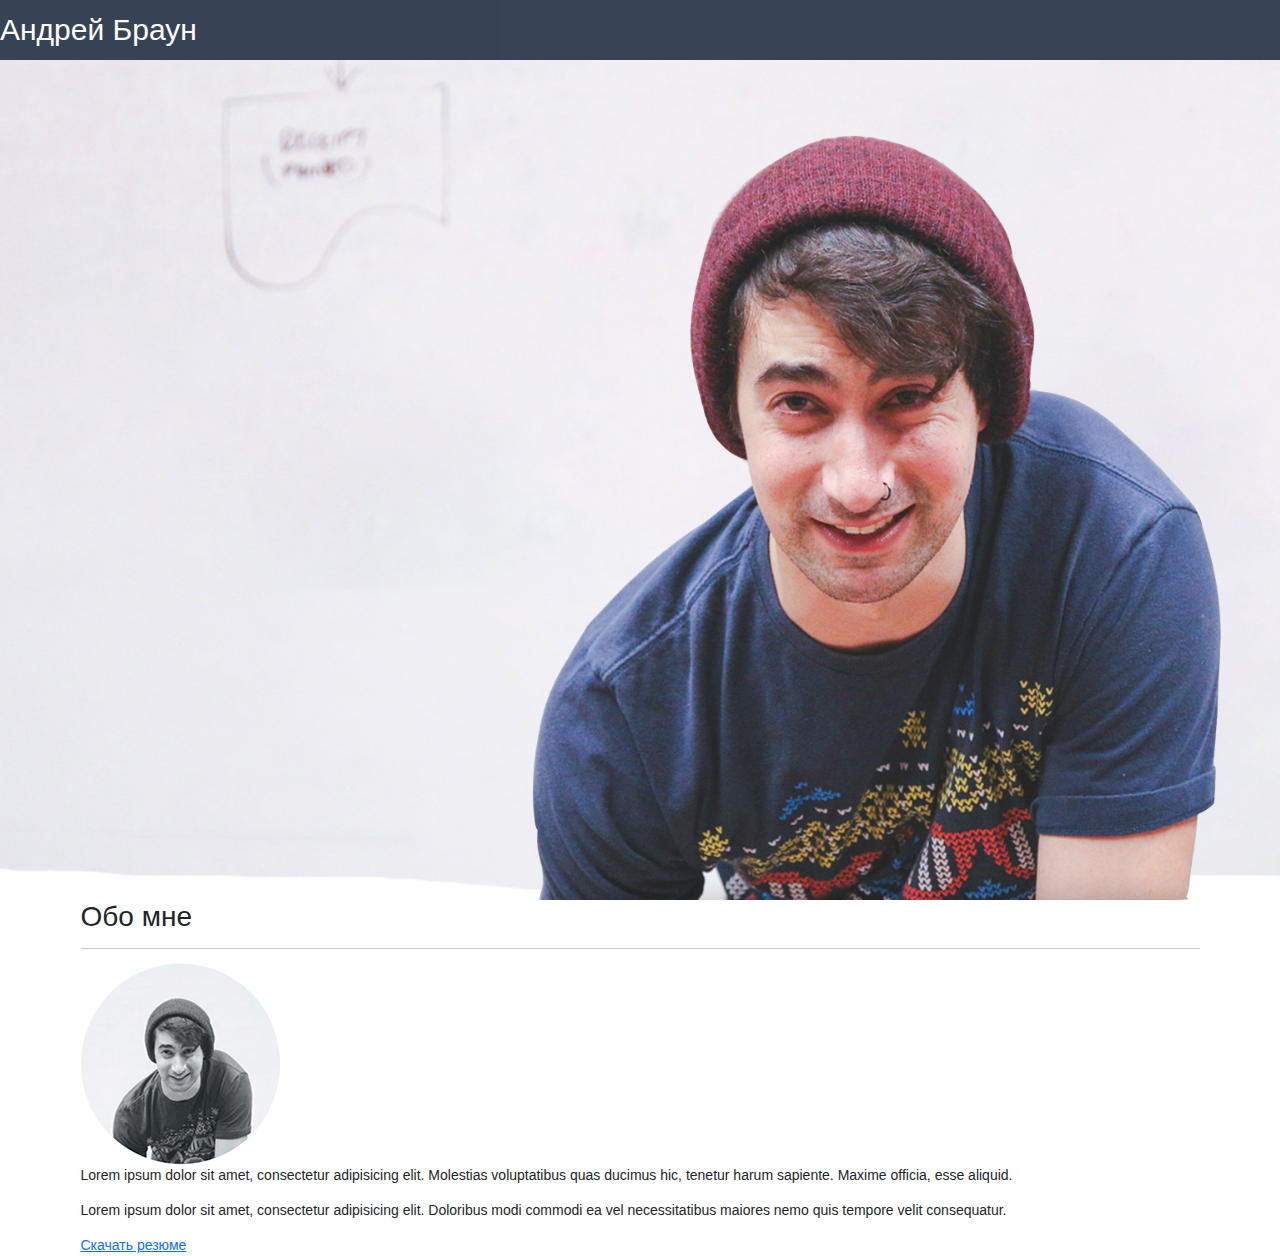
==== Index.html @ 00eb0edf "Add files via upload" ====
<!DOCTYPE html>
<html lang="ru">

<head>
    <meta charset="UTF-8">
    <meta name="description" content="Андрей Браун веб-разработчик">
    <meta name="author" content="Alexandr_Nzrv">
    <meta name="keywords" content="разработка сайтов, веб-разработка, веб-дизайн.">
    <meta name="robots" content="all">
    <meta property="og:title" content="Андрей Браун веб-разработчик">
    <meta name="viewport" content="width=device-width, initial-scale=1.0">
    <title>Андрей Браун веб-разработчик</title>
    <link rel="stylesheet" href="css/reset.css">
    <link rel="stylesheet" href="css/bootstrap.min.css">
    <link rel="stylesheet" href="css/stayle.css">
    <link rel="stylesheet" href="css/loadstayle.min.css">
</head>

<body>
    <header>
        <nav>
            <div class="conteiner">
                <div class="row">
                    <div class="col-xxl-2 col-xl-3 col-lg-3 col-7">
                        <div class="logo">Андрей Браун</div>
                        </div>
                        <div class="col-xxl-6 col-xl-7 col-lg-9 offset-xxl-4 offset-xl-2 px-0 d-none d-lg-block">
                            <div class="menu">
                                <ul>
                                    <li><a href="#">Обо мне</a></li>
                                    <li><a href="#">Услуги</a></li>
                                    <li><a href="#">Кейсы</a></li>
                                    <li><a href="#">Прайс</a></li>
                                    <li><a href="#">Отзывы</a></li>
                                    <li><a href="#">Контакты</a></li>
                                </ul>
                            </div>
                        </div>
              
    <div class="col-5 d-flex justify-content-center flex-column align-items-end d-lg-none">
            <div class="dropdown">
  <a class="btn btn-outline-secondary dropdown-toggle white-btn" href="#" role="button" id="dropdownMenuLink" data-bs-toggle="dropdown" aria-expanded="false">
    Навигация
  </a>

  <ul class="dropdown-menu" aria-labelledby="dropdownMenuLink">
    <li><a class="dropdown-item" href="#">Обо мне</a></li>
    <li><a class="dropdown-item" href="#">Услуги</a></li>    
    <li><a class="dropdown-item" href="#">Кейсы</a></li>
    <li><a class="dropdown-item" href="#">Прайс</a></li>
    <li><a class="dropdown-item" href="#">Отзывы</a></li>
    <li><a class="dropdown-item" href="#">Контакты</a></li>
  </ul>
</div>
    </div>
         </div>
            </div>
        </nav>
    </header>
    
    <main>
        <section class="main">
           <div class="container h-100">
              <div class="row align-items-center h-100">
              <div class="col-lg-6 mt-5 pt-5">
               <div class="title__container mt-5">
                <h1>Привет <br> Я Андрей Браун</h1>
                <h4>Фулл стек веб-разработчик и Android-разработчик</h4>
                <input type="button" value="Обо мне">
                <input type="button" value="Мои работы">
            </div>
           </div></div></div>
            
        </section>
    
   <div class="about_me">
        <div class="about_me_container container">
            <h2>Обо мне</h2>
            <hr>
            <img src="img/myphoto.png" alt="">
            <p class="firstText">Lorem ipsum dolor sit amet, consectetur adipisicing elit. Molestias voluptatibus quas ducimus hic, tenetur harum sapiente. Maxime officia, esse aliquid.</p>
            <p class="secondText">Lorem ipsum dolor sit amet, consectetur adipisicing elit. Doloribus modi commodi ea vel necessitatibus maiores nemo quis tempore velit consequatur.</p>
            <a href="#">Скачать резюме</a>
        </div>
    </div>
   <!-- <div class="skills">
        <div class="skills_container">
            <h2>Что я умею</h2>
            <hr>
            <div class="skills_item">
                <img src="img/pc.png" alt="">
                <h3>Веб-дизайн</h3>
                <p>Lorem ipsum dolor sit amet, consectetur adipisicing elit. Laboriosam, vel.</p>
            </div>
            <div class="skills_item">
                <img src="img/log.png" alt="">
                <h3>Разработка</h3>
                <p>Lorem ipsum dolor sit amet, consectetur adipisicing elit. Laboriosam, vel.</p>
            </div>
            <div class="skills_item">
                <img src="img/log2.png" alt="">
                <h3>СЕО оптимизация</h3>
                <p>Lorem ipsum dolor sit amet, consectetur adipisicing elit. Laboriosam, vel.</p>
            </div>
            <div class="skills_item">
                <img src="img/log3.png" alt="">
                <h3>Маркетинг</h3>
                <p>Lorem ipsum dolor sit amet, consectetur adipisicing elit. Laboriosam, vel.</p>
            </div>
            <div class="clear"></div>
        </div>
    </div>
    <div class="portfolio">
        <div class="portfolio_container">
            <h2>Кейсы</h2>
            <hr>
            <p class="portfolio_subscription">Lorem ipsum dolor sit amet, consectetur adipisicing elit. Similique ea cum error commodi at obcaecati consequuntur in pariatur!</p>
            <img src="img/photo.png" alt="">
            <div class="description_left">
                <h3>Client:</h3>
                <p>Какая-то компания</p>
                <h3>Website:</h3>
                <p>https://somedomain.ru</p>
                <a href="#">Visit Live Site</a>
            </div>
            <div class="description_right">
                <h4>Название проекта</h4>
                <p>Lorem ipsum dolor sit amet, consectetur adipisicing elit. Dolorum blanditiis, debitis a ipsa fugit ad architecto adipisci obcaecati. Quos magnam, hic vero omnis numquam tempore laborum, similique tempora consequatur debitis a iure eaque. Vel cupiditate, maxime! Nemo adipisci quia velit.</p>
            </div>
            <div class="clear"></div>
        </div>
    </div>
    <div class="calculator">
        <div class="calculator_container">
            <h2>Расчет стоимости</h2>
            <div class="calculator_inner">
                <h3>Тип Сайта</h3>
                <select class="mySelect" name="type" id="typeSite">
                    <option value="1" selected disabled>Выберите пункт</option>
                    <option value="2">Сайт-визитка</option>
                    <option value="3">Корпоративный сайт</option>
                    <option value="4">Интернет-магазин</option>
                </select>
                <h3>Дизайн</h3>
                <select class="mySelect" name="type" id="typeSite">
                    <option value="1" selected disabled>Выберите пункт</option>
                    <option value="2">Шаблонный</option>
                    <option value="3">Уникальный</option>
                    <option value="4">WOW-Дизайн</option>
                </select>
                <h3>Адаптивность</h3>
                <select class="mySelect" name="type" id="typeSite">
                    <option value="1" selected disabled>Выберите пункт</option>
                    <option value="2">Только ПК</option>
                    <option value="3">Только мобильный сайт</option>
                    <option value="4">ПК + Мобильный</option>
                </select>
                <hr>
                <div class="calculator_footer">
                    <div class="days">
                        <p class="text">Сроки</p>
                        <p class="digit">0</p>
                        <div class="clear"></div>
                    </div>

                    <div class="price">
                        <p class="text">Стоимость</p>
                        <p class="digit">0</p>
                        <div class="clear"></div>
                    </div>

                </div>
            </div>
        </div>
    </div>
    <div class="statistic">
        <div class="statistic_container">
            <h2>Немного статистики</h2>
            <hr>
            <div class="statistic_item margin-right">
                <img src="img/logo1.png" alt="">
                <h3>120</h3>
                <p>Счастливых клиентов</p>
            </div>
            <div class="statistic_item margin-right">
                <img src="img/logo2.png" alt="">
                <h3>4600</h3>
                <p>Часов работы</p>
            </div>
            <div class="statistic_item margin-right">
                <img src="img/logo3.png" alt="">
                <h3>340</h3>
                <p>Проектов завершено</p>
            </div>
            <div class="statistic_item fourth">
                <img src="img/logo4.png" alt="">
                <h3>23</h3>
                <p>Наград получено</p>
            </div>
        </div>
    </div>
    <div class="reviews">
        <div class="reviews_container">
            <h2>Отзывы</h2>
            <hr>
            <div class="review">
                <img src="img/mihail.png" alt="">
                <p class="review_text">Lorem ipsum dolor sit amet, consectetur adipisicing elit. Nam cum totam saepe laborum quae tenetur blanditiis laboriosam asperiores repellat quas!</p>
                <p class="review_author"> <span>Михаил</span>, Ген. Директор ПАО "Газпром"</p>
            </div>
        </div>
    </div>
    <div class="contacts">
        <div class="contacts_container">
            <h2>Мои Контакты</h2>
            <hr>
            <p class="contacts_subscription">Lorem ipsum dolor sit amet, consectetur adipisicing elit. Similique ea cum error commodi at obcaecati!</p>
            <div class="contacts_data">
                <div class="contacts_data_item">
                    <img src="img/geo.png" alt="">
                    <p>Санкт-Петербург, Невский проспект 11</p>
                </div>
                <div class="contacts_data_item">
                    <img src="img/mail.png" alt="">
                    <p>info@mycompany.ru</p>
                </div>
                <div class="contacts_data_item">
                    <img src="img/tel.png" alt="">
                    <p>+7 999-999-99-99</p>
                </div>
            </div>
            <div class="clear"></div>
            <h3>Оставьте мне сообщение</h3>
            <form action="#">
                <div class="contacts_inputs">
                    <input type="text" placeholder="Имя">
                    <input class="secondInput" type="text" placeholder="Email">
                    <div class="clear"></div>
                </div>
                <textarea placeholder="Сообщение" name="message" id="messageText" cols="30" rows="10"></textarea>
                <input type="submit" value="Отправить">
            </form>
            <div class="contacts_social">
                <a href="#"><img src="img/fb.png" alt=""></a>
                <a href="#"><img src="img/tvit.png" alt=""></a>
                <a href="#"><img src="img/bool.png" alt=""></a>
                <a href="#"><img src="img/kat.png" alt=""></a>
                <a href="#"><img src="img/inst.png" alt=""></a>
                <a href="#"><img src="img/in.png" alt=""></a>
                <div class="clear"></div>
            </div>
        </div>
    </div>
    <div class="map">
        <img src="img/mp.png" alt="">
    </div>-->
    </main>
    <!--<footer class="footer">
        <div class="footer_container">
            <p>Copyright 2021 Андрей Браун. Design by Web</p>
        </div>
    </footer>
    <div class="preloader">
        <p class="loading">Loading...</p>
        <div class="loader">

        </div>
    </div>-->
    
    
    <script src="js/bootstrap.bundle.min.js"></script>
    
</body>

</html>
---- css/stayle.css ----
body{
    font-family: Arial, sans-serif;
}
nav{
    width: 100%;
    height: 60px;
    background: #344051;
    position: fixed;
    z-index: 3;        
    opacity: 0.98;        /*немного прозрачности)*/
}

/*.loading{
    font-size: 0px;        /*загрузка находится в loadstayle.min_________добавлено чтобы скрыть после loadig*
} */

.logo{                    /*Андрей Браун в лого*/
    float: left;
    color: #fff;
    font-size: 30px;
    line-height: 60px;
    -webkit-animation: comming 2.5s;    /*анимация появлениe А. Браун*/
    -o-animation: comming 2.5s;
    animation: comming 2.5s;
}

@keyframes comming{
    0%{
        opacity: 0.01;
    }
    100%{
        opacity: 1;
    }
}


  
main{
    width: 100%;
    height: 100%;
}

.menu{
    float: left;
    
}

.menu li{
    float: left;
    font-size: 14px;
    color: white;
    line-height: 60px;
    margin-right: 40px;
    text-transform: uppercase;    /*uppercase заглавные*/
    -webkit-animation: topmenu 0.6s ease forwards;
    -o-animation: topmenu 0.6s ease forwards;
    animation: topmenu 0.6s ease forwards;     /*анимация появления кнопок меню*/
    opacity: 0;
}

.menu li:nth-child(2){            /*последовательность появл. кнопок меню*/
    animation-delay: 0.4s;
}

.menu li:nth-child(3){
    animation-delay: 0.6s;
}

.menu li:nth-child(4){
    animation-delay: 0.8s;
}

.menu li:nth-child(5){
    animation-delay: 1s;
}

.menu li:nth-child(6){
    animation-delay: 1.2s;
}

@keyframes topmenu{   /*анимация появления кнопок меню*/
    0%{
        opacity: 0;
        margin-top: -20px;
    }
    100%{
        opacity: 1;
        margin-top: 0px;
    }
}

.menu li a{ /*после посищения ссылки в меню :visited не помгоает*/
    color: white;
    text-decoration: none;
}

.menu li a:hover{    /*наведение на ссылки меню*/
    transition: all 0.3s;
    color: #ea7800;
    transform: scale(1.1);
    display: inline-block;
}

.menu li a:active{    /*нажатие на ссылки меню- - - - - - - - -- --*/
    transform: scale(1.2);
    color: gold;
    transition: all 0.1s;
}


.main{
    width: 100%;
    height: 100%;
    background: url(../img/boy.png) 90% 100%/auto 85% no-repeat, url(../img/bg.jpg) center/cover no-repeat;
    
}
.title__container{
    float: left;
    color: #2c384a;
    text-align: center;
    width: 100%;
    opacity: 0;
    -webkit-animation: HI 1.3s ease forwards;
    -o-animation: HI 1.3s ease forwards;
    animation: HI 1.3s ease forwards;
    -webkit-animation-delay: 0.6s;
    -o-animation-delay: 0.6s;
    animation-delay: 0.6s;
}

@keyframes HI{
    0%{
        opacity: 0;
        margin-left:  -170px;
    }
    100%{
        opacity: 1;
        margin-left: 0px;
    }
}


.title__container h1{
    font-size: 72px;
    font-weight: bold;
    
}

.title__container h4{
    color: #79818d;
    text-align: center;
    margin-top: 30px;
    font-size: 22px;
}

.title__container input{          /*КНОПКИ*/
    width: 96px;
    height: 40px;
    text-align: center;
    border: 2px solid #6d7682;
    background: none;
    border-radius: 5px;
    color: #6d7682;
    font-size: 13px;
    cursor: pointer;
    margin: 50px 14px 0px 14px;
    
}

.title__container input{            /*imputs center*/
    transition: all 0.2s;
    
}

.title__container input:hover{      /*imputs center*/  
    background: #344051;
    color: white;
}

.title__container input:active{    /*imputs center*/
    transform: scale(1.06);
    transition: all 0.1s;
}

.white-btn:visited{
    color: white;
}

@media (max-width: 992px){
    .title__container, .title__container h4, .title__container input{
        color:white;
        position: relative;
        z-index: 2;
    }
    .title__container input{
        border: 2px solid #fff;
    }
    .main{
        position: relative;
    }
    .main::after{
        content: "";
        bottom: 0;
        top: 0;
        left: 0;
        right: 0;
        position: absolute;
        background: rgba(0,0,0,0.4);
    }
}


/*

.about_me_container h2{
    text-align: center;
    width: 156px;
    font-size: 33px;
    margin: 110px auto 30px;
    padding-bottom: 5px;
    text-transform: uppercase;
    
}

.about_me_container hr{
    height: 4px;
    border: none;
    background: #d17700;
    width: 70px;
    margin: 0 auto 60px;
}


.about_me_container{
    width: 740px;
    margin: 0 auto;
    padding-bottom: 100px;
}
.about_me_container img{
    display: block;
    margin: 0 auto;
}


.about_me_container p{
    margin-top: 24px;
    font-size: 17px;
    
}

.about_me_container .secondText{
    margin-top: 45px;
}

.about_me_container a{
    display: block;
    width: 162px;
    height: 33px;
    text-align: center;
    border: 1px solid black;
    border-radius: 8px;
    line-height: 30px;
    margin: 40px auto 0;
    font-size: 16px;
    background: url(../img/input.png) 6%/auto no-repeat;
    padding-left: 18px;
    color: #888;
}

.about_me_container a:hover{  /*скач резюме анимация*//*
    color: black;
    transform: scale(1.06);
    transition: all 0.4s;
}
/*
.about_me_container a:active{
    transform: scale(1.1);
    transition: all 0.1s;
}

.skills{
    background: url(../img/bg2.jpg) center/cover no-repeat;
    background-attachment: fixed;                            /*паралакс скилов решил тож добавить*/

}
/*
.skills_container{
    width: 1094px;
    margin: 0 auto;
    padding-top: 110px;
    padding-bottom: 96px;
}
.skills_container h2{
    text-align: center;
    width: 214px;
    font-size: 33px;
    margin: 0px auto 30px;
    padding-bottom: 5px;
    text-transform: uppercase;
    
}
.skills_container hr{
    height: 4px;
    border: none;
    background: #d17700;
    width: 70px;
    margin: 0 auto 100px;
}
.skills_item{
    float: left;
    width: 200px;
    text-align: center;
    margin: 0 36px;
}

.skills_item:hover{         /*плавное увеличение скилов*//*
    transform: scale(1.06);
    transition: all 0.8s;
}
/*
.skills_item img{
    margin-bottom: 40px;
    height: 40px;
}
.skills_item h3{
    font-size: 18px;
    color: #cf7600;
    margin-bottom: 20px;
}
.skills_item p{
    font-size: 16px;
}
.clear{
    clear:both;
}

.portfolio{
    padding-top: 110px;
    padding-bottom: 128px;
}

.portfolio_container{
    width: 1170px;
    margin: 0 auto;
    
}
.portfolio_container h2{
    text-align: center;
    width: 214px;
    font-size: 33px;
    margin: 0px auto 30px;
    padding-bottom: 5px;
    text-transform: uppercase;
    
}

.portfolio_container hr{
    height: 4px;
    border: none;
    background: #d17700;
    width: 70px;
    margin: 0 auto 40px;
}

.portfolio_subscription{
    text-align: center;
    font-size: 16px;
    margin-bottom: 40px;
}

.portfolio_container img{
    width: 100%;
    margin-bottom: 40px;
}

.description_left{
    width: 200px;
    float: left;
    margin-right: 82px;
}
.description_left h3{
    font-size: 25px;
    
}

.description_left p{
    font-size: 17px;
    margin: 16px 0;
}

.description_left a{
    margin-top: 25px;
    display: block;
    width: 100%;
    background: #63b5ae;
    height: 44px;
    line-height: 44px;
    text-align: center;
    color: white;
    font-size: 20px;
    border-radius: 8px;
}

.description_left a:hover{            /*портфолио ссылка*//*
    transform: scale(1.06);
    transition: 0.2s;
}
/*
.description_left a:active{
    transition: all 0.01s;
    background: #4c8681;
}

.description_right h4{
    font-size: 25px;
    margin-bottom: 10px;
}
.description_right p{
    font-size: 20px;

}

.calculator{
    padding-bottom: 84px;
    
}
.calculator_container{                /*save- --------- ------*//*
    width: 1080px;
    -webkit-box-shadow: 0px 0px 8px 0px rgba(34, 60, 80, 0.2);
    -moz-box-shadow: 0px 0px 8px 0px rgba(34, 60, 80, 0.2);
    box-shadow: 0px 0px 8px 0px rgba(34, 60, 80, 0.2);
    margin: 0 auto;
    padding-top: 74px;
    
}

/*

.calculator_container h2{
     text-align: center;
    width: 358px;
    font-size: 43px;
    margin: 0px auto 50px;
    
}
.calculator_inner{
    width: 890px;
    margin: 0 auto;
    padding-bottom: 50px;
}

.calculator_inner h3{
    font-size: 29px;
    text-transform: uppercase;
    margin-bottom: 24px;
}
.calculator_inner select{
    margin-bottom: 44px;
    
}

.calculator_inner hr{
    height: 2px;
    border: none;
    background: #eee;
    width: 100%;
    margin: 0 auto 24px;
}

.mySelect{
    display: block;
    width: 890px;
    height: 54px;
    background: #eeeeee;
    padding-left: 24px;
    font-size: 16px;
    -webkit-appearance: none;
    -moz-appearance: none;
    appearance: none;
    
    background:  url(../img/select.png) 98% 54%/auto no-repeat, #eee;
}


.days, .price{
    margin-bottom: 18px;
    font-size: 21px;
    
}

.calculator_footer .text{
    float: left;
    
    
}

.calculator_footer .digit{
    font-size: 29px;
    float: right;
}

.statistic{                    /*save- -- ---- ------*//*
    background: url(../img/bg3.jpg) center/cover no-repeat;
    background-attachment: fixed;                              /*паралакс*/
}



/*

.statistic_container{
    width: 1024px;
    margin: 0 auto;
    padding-bottom: 100px;
    
}


.statistic_container h2{
    text-align: center;
    width: 390px;
    font-size: 33px;
    margin: 0px auto 30px;
    padding-bottom: 5px;
    text-transform: uppercase;
    padding-top: 100px;
}

.statistic_container hr{
    height: 4px;
    border: none;
    background: #d17700;
    width: 70px;
    margin: 0 auto 90px;
}


.statistic_item{
    display: inline-block;
    width: 213px;
    text-align: center;
}
.statistic_item img{
    height: 54px;
}
.statistic_item h3{
    font-size: 37px;
    font-weight: 800;
    margin: 34px 0;
}

.statistic_item p{
    font-size: 17px;
    font-weight: 500;
    text-transform: uppercase;
}

.margin-right{
    margin-right: 53px;
}

.margin-right:hover{
    transform: scale(1.06);
    transition: all 0.8s;
}
.reviews_container{
    width: 700px;
    margin-top: 110px;
    margin: 0 auto;
    padding-bottom: 140px;
}

.reviews_container h2{
     text-align: center;
    width: 390px;
    font-size: 33px;
    margin: 0px auto 30px;
    padding-bottom: 5px;
    text-transform: uppercase;
    padding-top: 100px;
}

.reviews_container hr{
    height: 4px;
    border: none;
    background: #d17700;
    width: 70px;
    margin: 0 auto 60px;
}

.review{                        /*------------*//*
    text-align: center;
}
/*
.review img{
    margin-bottom: 36px;
}

.review_text{
    font-size: 17px;
    line-height: 24px;
    margin-bottom: 36px;
}

.review_author{
    font-size: 16px;
    line-height: 24px;
}

.review_author span{
    font-weight: 800;
}

.contacts{
    background: url(../img/bg4.jpg) center/cover no-repeat;
    color: white;
}

.contacts_container{
    width: 734px;
    margin: 0 auto;
    padding-bottom: 68px;
}

.contacts_container h2{
    text-align: center;
    width: 390px;
    font-size: 33px;
    margin: 0px auto 30px;
    padding-bottom: 5px;
    text-transform: uppercase;
    padding-top: 100px;
}

.contacts_container hr{
    height: 4px;
    border: none;
    background: #d17700;
    width: 80px;
    margin: 0 auto 32px;
}

.contacts_subscription{
    text-align: center;
    font-size: 16px;
    margin-bottom: 48px;
}

.contacts_data_item{
    float: left;
    width: 154px;
    text-align: center;
    margin: 0 45px;
}

.contacts_data_item:hover{
    transition: all 0.1s;
    transform: scale(1.05);
}

.contacts_data_item img{
    height: 24px;
    margin-bottom: 16px;   
}


.contacts_data_item p{
    font-size: 16px;
}

.contacts_container h3{
    margin-top: 40px;
    text-align: center;
    margin-bottom: 46px;
    font-size: 21px;
    text-transform: uppercase;
}

.contacts_inputs input{        /*--------*//*
    display: block;
    width: 352px;
    float: left;
    height: 34px;
    padding-left: 14px;
    margin-bottom: 14px;
    background: rgba(210, 214, 220, 0.93);
    font-size: 16px;
}
/*
.contacts_inputs input:focus{                        /*выделение полей ввода данных*//*
    border: 2px solid rgb(210, 214, 220, 0.7);
    box-shadow: 0px 0px 5px rgba(210, 214, 220, 0.7);
}

/*
.contacts_inputs .secondInput{
    float: right;
}

.contacts_container textarea{
    display: block;
    width: 100%;
    resize: none;
    padding-top: 10px;
    padding-left: 15px;
    background: rgba(220, 224, 230, 0.93);
    font-size: 16px;
    margin-bottom: 30px;
}

.contacts_container textarea:focus{            /*выделение полей ввода данных*//*
    
    box-shadow: 0px 0px 7px rgba(210, 214, 220, 1);
}
/*
.contacts_container input[type="submit"]{
    display: block;
    margin: 0 auto;
    background: none;
    color: white;
    border: 2px solid white;
    height: 46px;
    width: 124px;
    border-radius: 8px;
    font-size: 20px;
    margin-bottom: 76px;
}

.contacts_container input[type="submit"]:hover{        /*анимация кнопоки..*//*
    transform: scale(1.05);
    transition: all 0.2s;
}
/*
.contacts_container input[type="submit"]:active{        /*анимация кнопоки..*//*
    transform: scale(1);
    transition: all 0s;
}
/*
.contacts_social{
    width: 422px;
    margin: 0 auto;
    
}

.contacts_social a{
    display: block;
    float: left;
    margin: 0 20px;
    
}

.contacts_social a:hover{
    transform: scale(1.1);
    transition: all 0.2s;
}

.contacts_social img{
    height: 30px;
}

.map img{
    display: block;
    width: 100%;
    
}

.footer{
    background: #354051;
    height: 94px;
}

.footer_container{
    text-align: center;
    line-height: 94px;
    color: white;
}
*/
---- css/loadstayle.min.css ----
/*загрузка сайта.. запуск: добавить слеш "/" и заработает. после обновить сайт --/-/-/-->*

.preloader{            
    position: fixed;
    left: 0;
    top: 0;
    width: 100%;
    height: 100%;
    background: #232323;
    z-index: 2;
}

.loading{
    text-align: center;                            
    width: 156px;
    font-size: 33px;
    margin: 500px auto 30px;
    padding-bottom: 5px;
    color: white;
}


.loader{
    width: 75px;
    height: 76px;
    border: 5px solid white;
    border-radius: 50%;
    border-top-color: red;
    position: absolute;
    left: 50%;
    top: 50%;
    transform: translate(-50%, -50%);
    -webkit-animation:  spin 1s infinite linear;
    -o-animation:  spin 1s infinite linear;
    animation:  spin 1s infinite linear;
}


@keyframes spin{
    0%{
        transform: translate(-50%, -50%) rotate(0deg);
    }
    50%{
        transform: translate(-50%, -50%) rotate(90deg);
    }
    100%{
        transform: translate(-50%, -50%) rotate(360deg);
    }
}
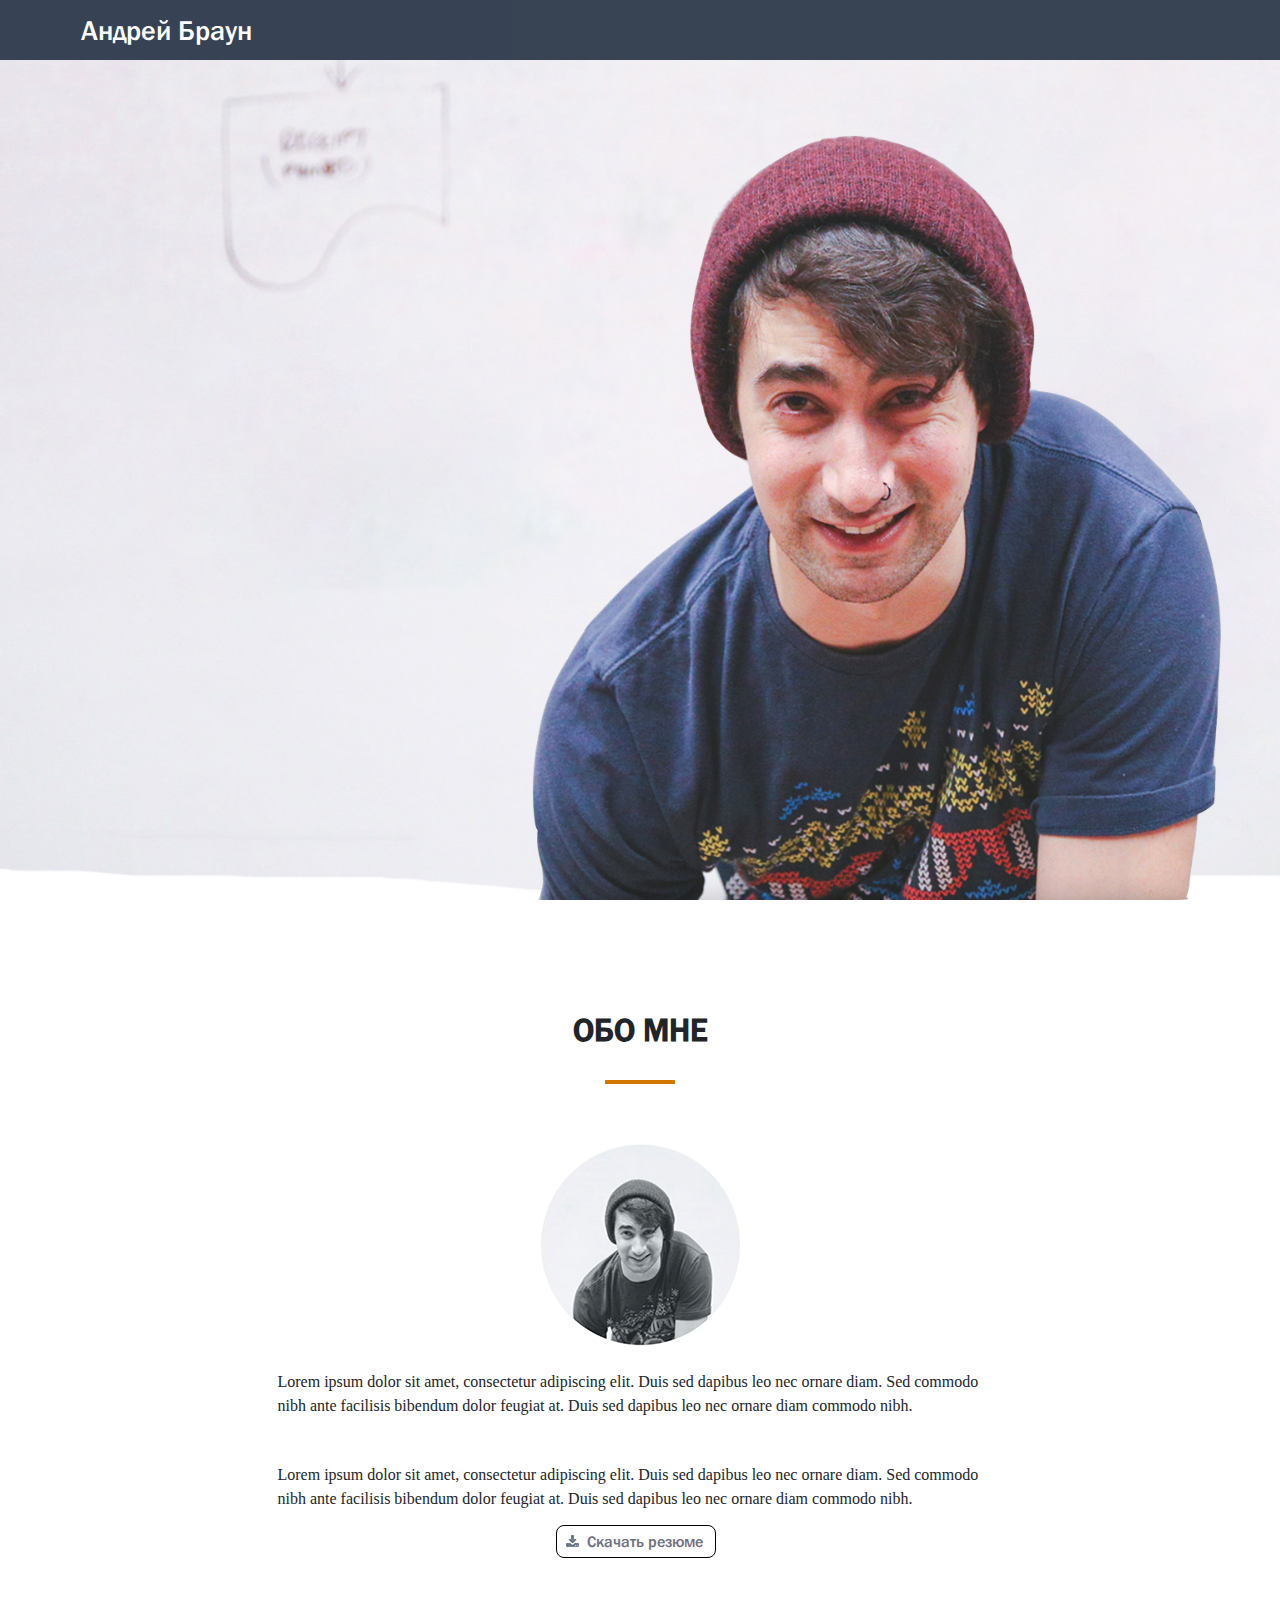
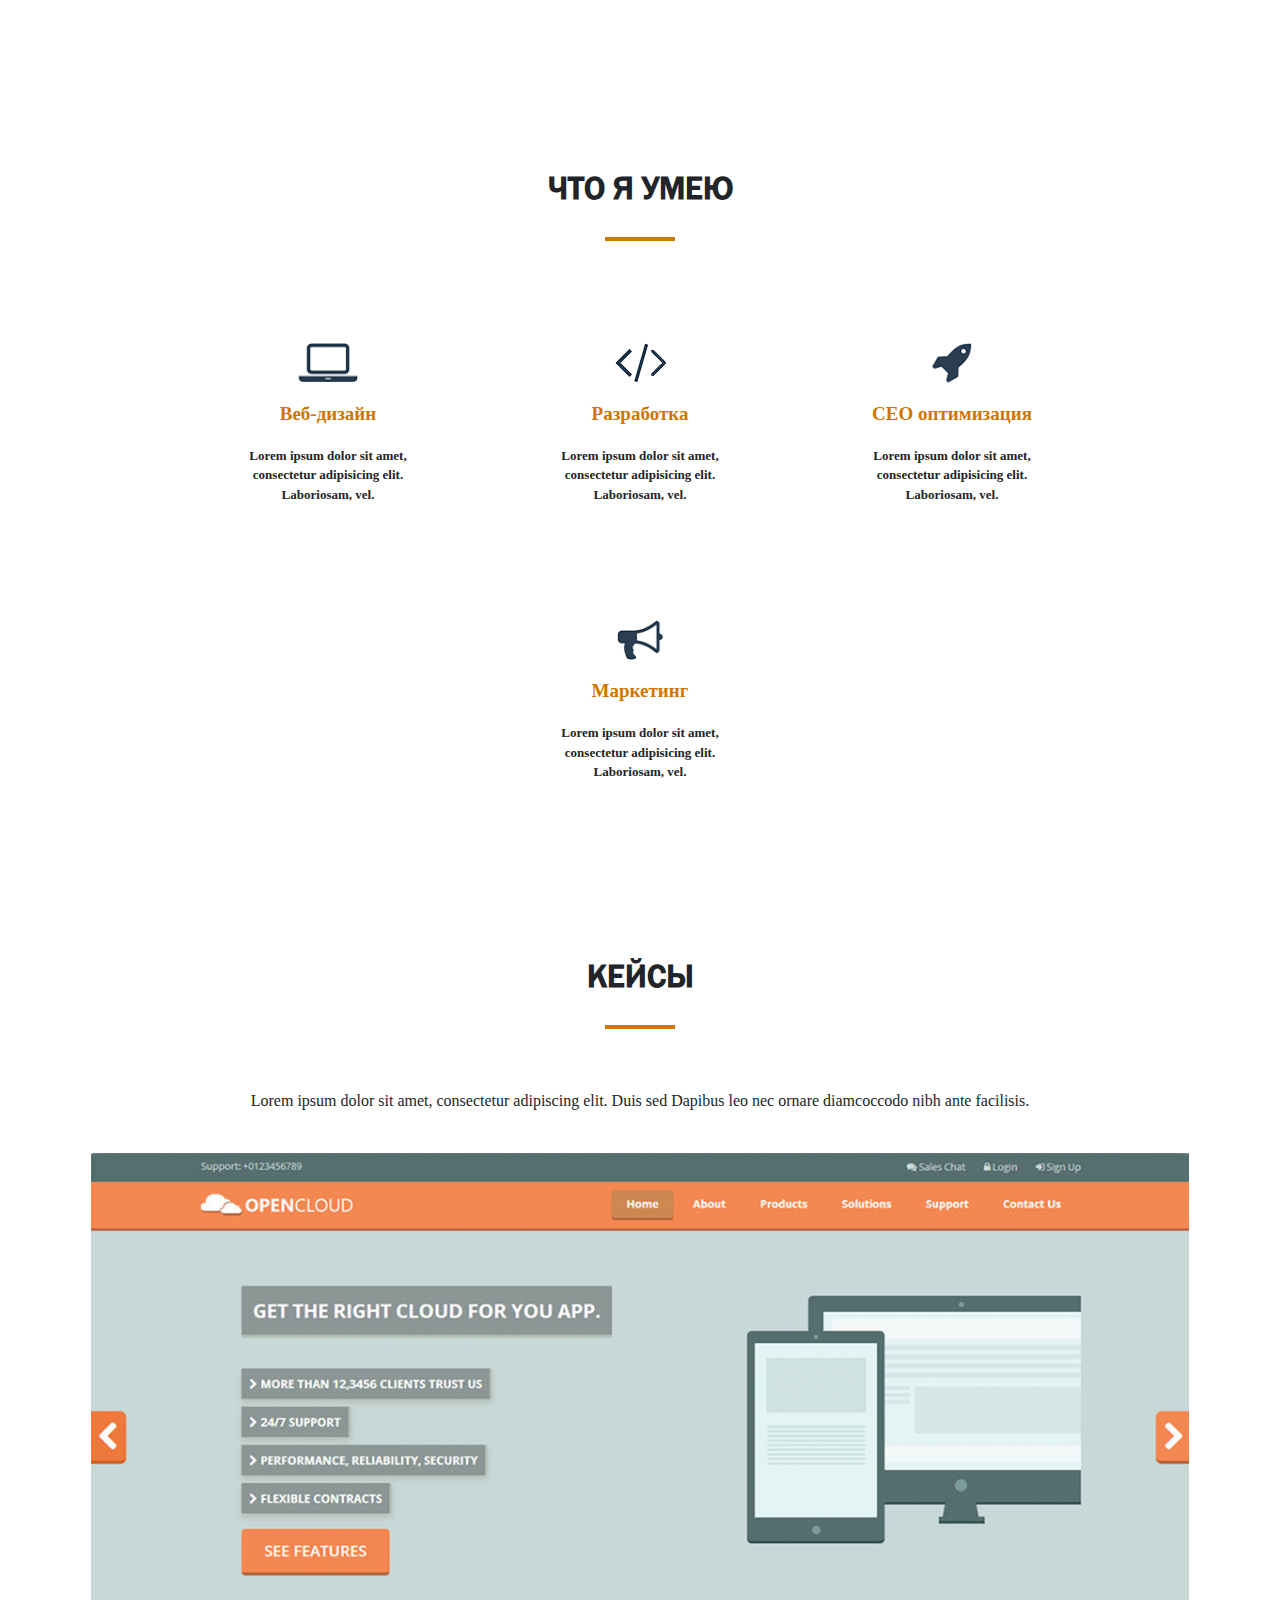
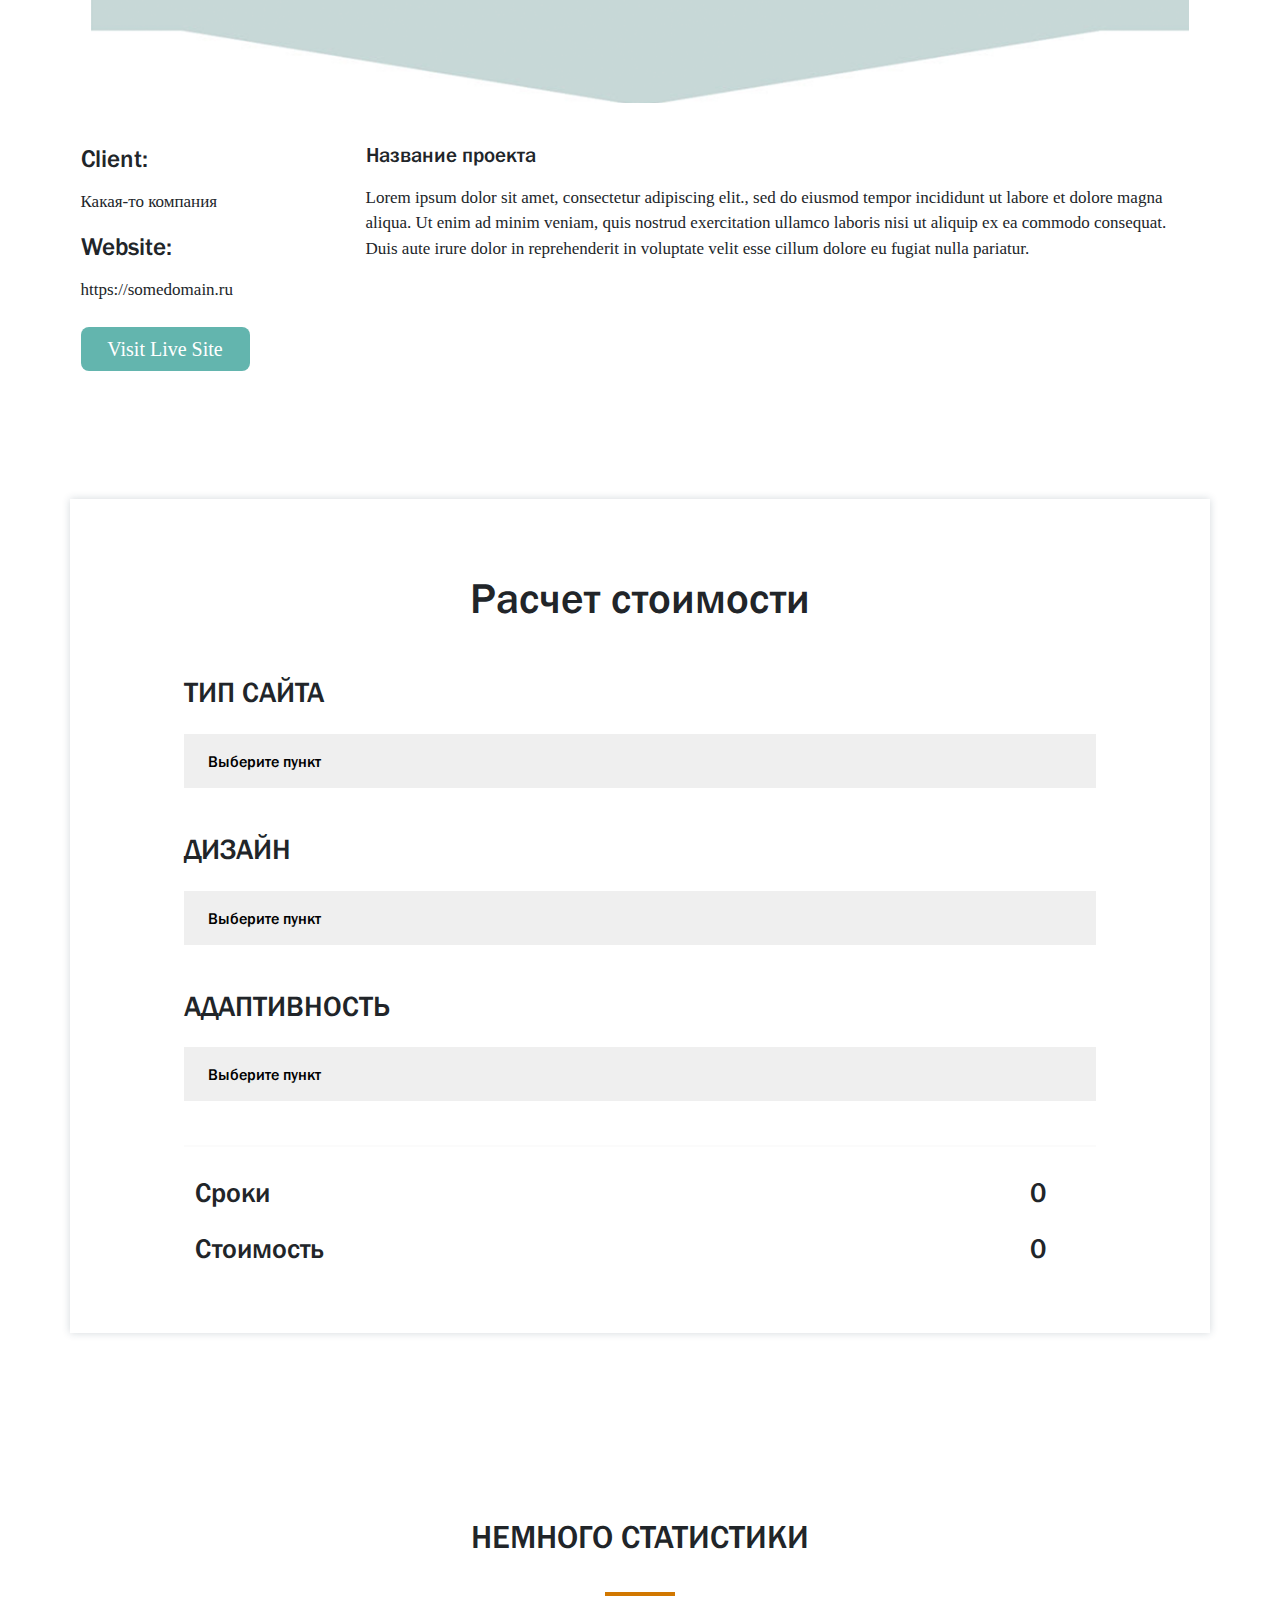
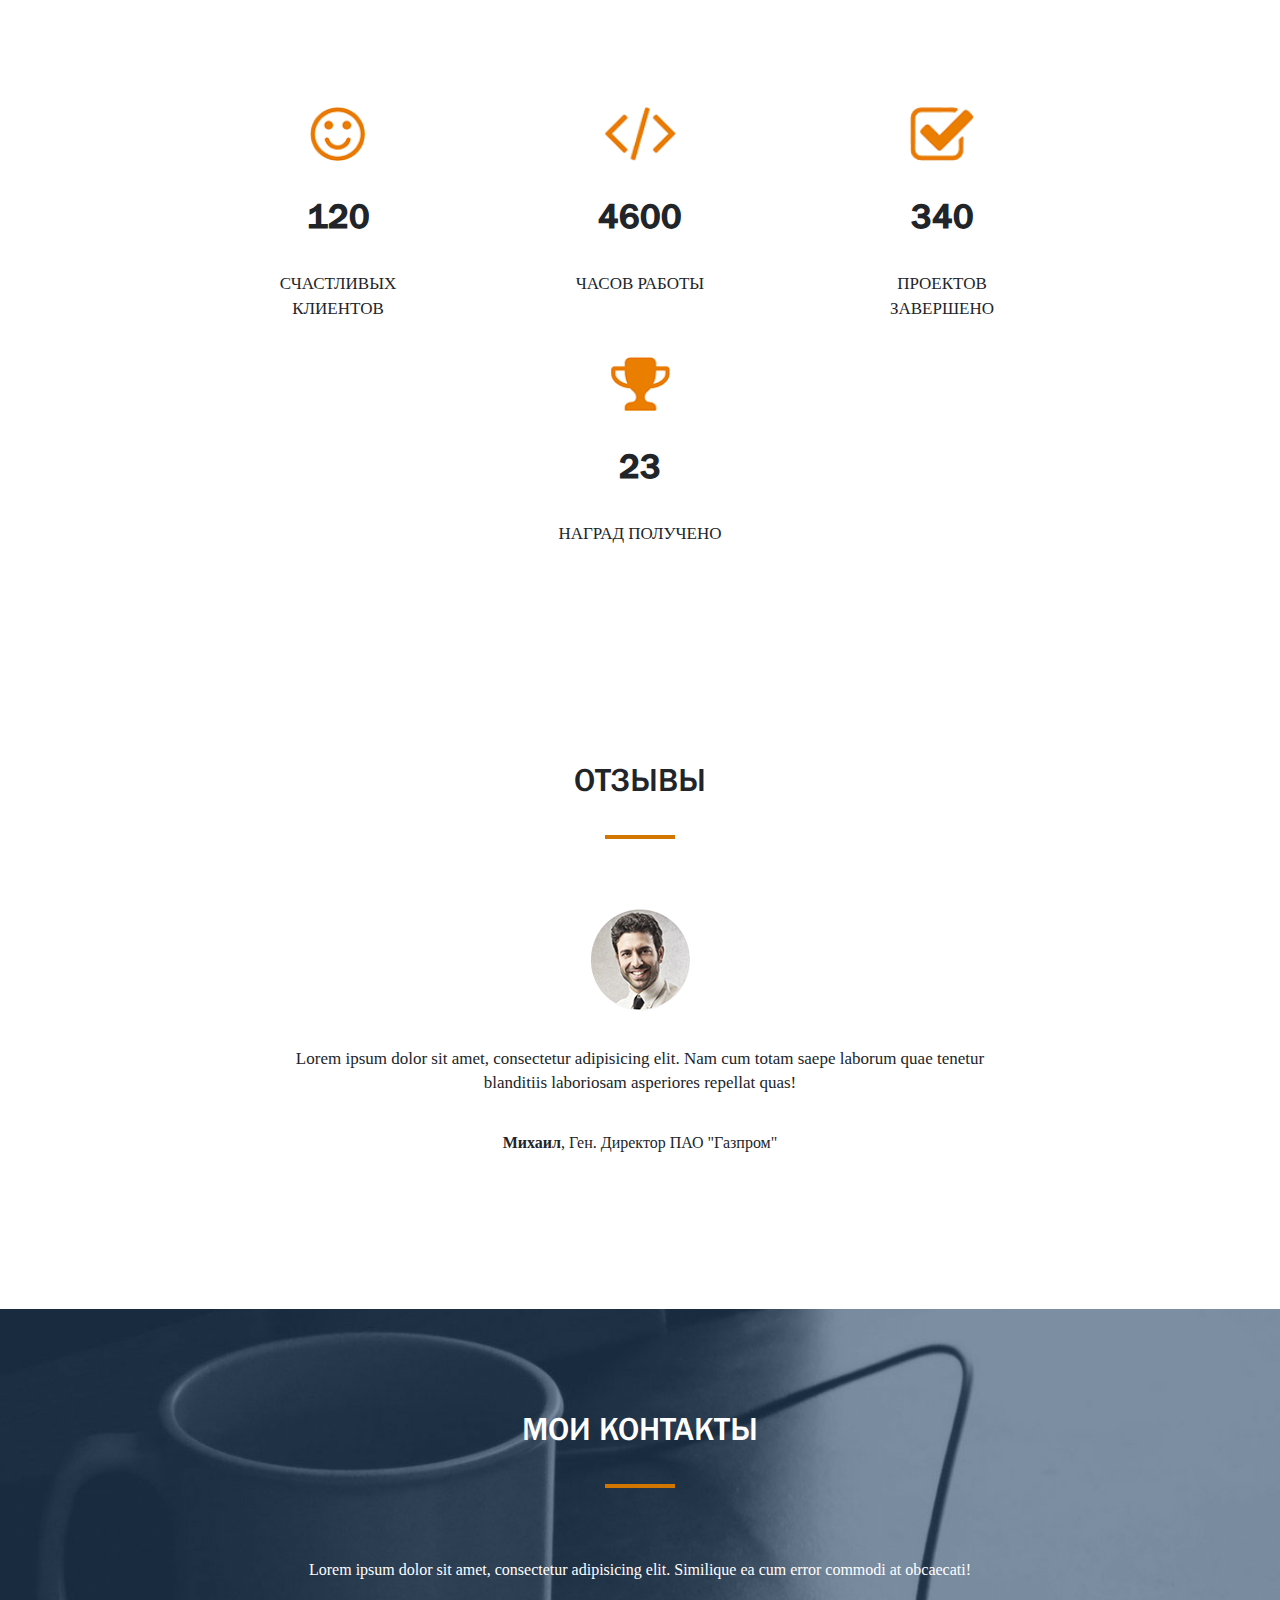
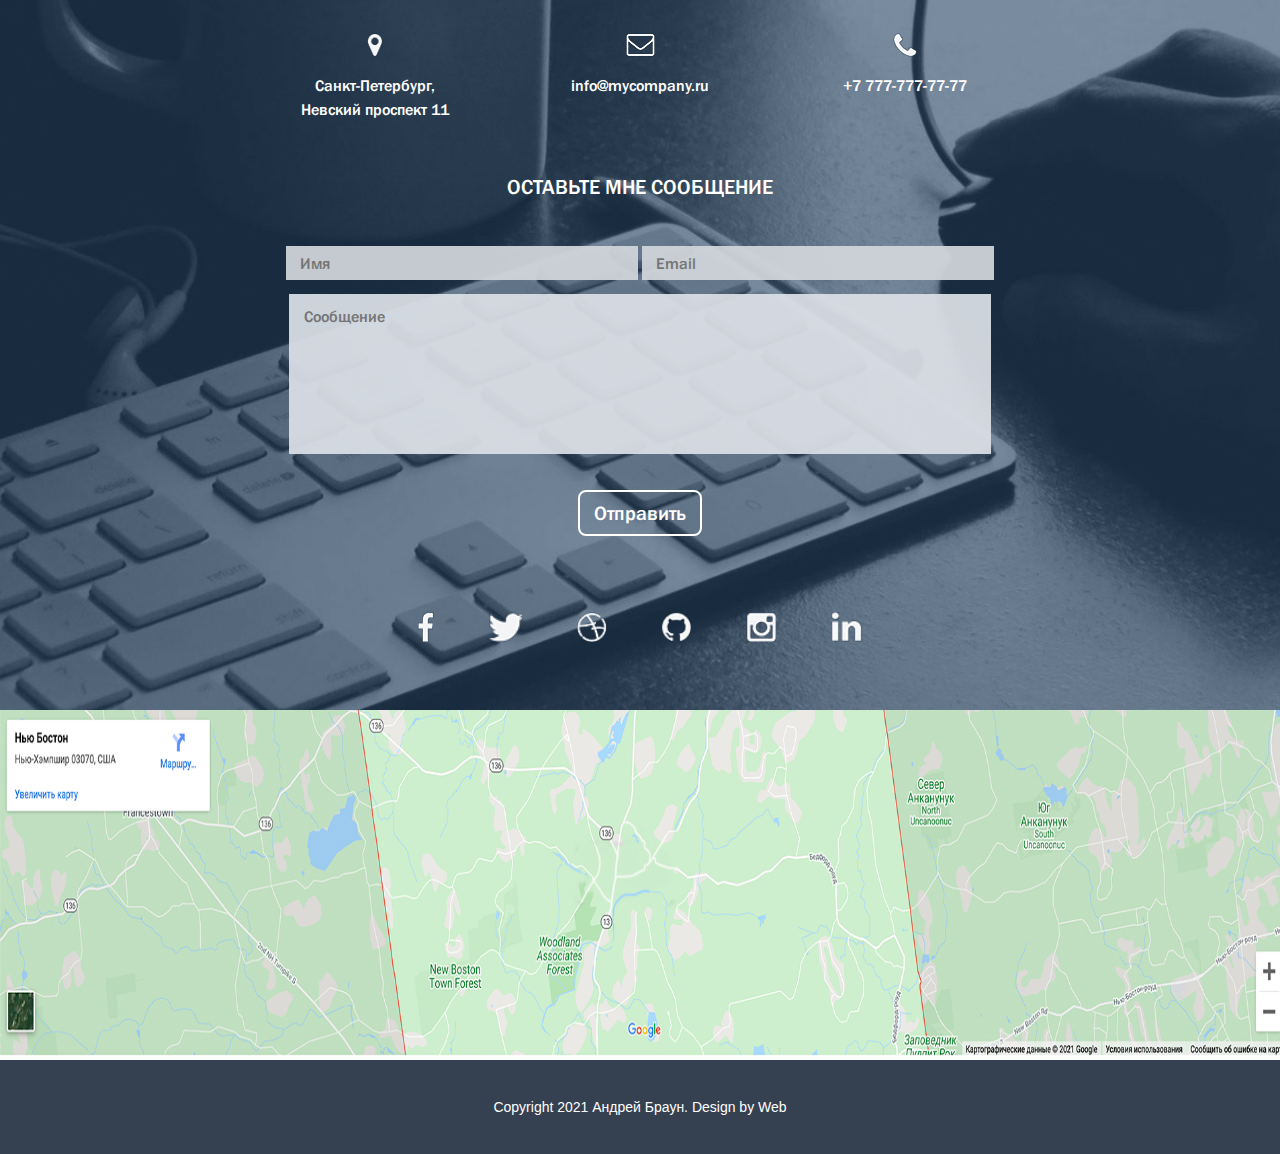
==== commit 24343bbd: "Add files via upload" ====
--- a/Index.html
+++ b/Index.html
@@ -19,257 +19,347 @@
 <body>
     <header>
         <nav>
-            <div class="conteiner">
+            <div class="container">
                 <div class="row">
-                    <div class="col-xxl-2 col-xl-3 col-lg-3 col-7">
+                    <div class="col-xxl-2 col-xl-3 col-lg-3 col-sm-6 col-7">
                         <div class="logo">Андрей Браун</div>
-                        </div>
-                        <div class="col-xxl-6 col-xl-7 col-lg-9 offset-xxl-4 offset-xl-2 px-0 d-none d-lg-block">
-                            <div class="menu">
-                                <ul>
-                                    <li><a href="#">Обо мне</a></li>
-                                    <li><a href="#">Услуги</a></li>
-                                    <li><a href="#">Кейсы</a></li>
-                                    <li><a href="#">Прайс</a></li>
-                                    <li><a href="#">Отзывы</a></li>
-                                    <li><a href="#">Контакты</a></li>
-                                </ul>
-                            </div>
-                        </div>
-              
-    <div class="col-5 d-flex justify-content-center flex-column align-items-end d-lg-none">
-            <div class="dropdown">
-  <a class="btn btn-outline-secondary dropdown-toggle white-btn" href="#" role="button" id="dropdownMenuLink" data-bs-toggle="dropdown" aria-expanded="false">
-    Навигация
-  </a>
-
-  <ul class="dropdown-menu" aria-labelledby="dropdownMenuLink">
-    <li><a class="dropdown-item" href="#">Обо мне</a></li>
-    <li><a class="dropdown-item" href="#">Услуги</a></li>    
-    <li><a class="dropdown-item" href="#">Кейсы</a></li>
-    <li><a class="dropdown-item" href="#">Прайс</a></li>
-    <li><a class="dropdown-item" href="#">Отзывы</a></li>
-    <li><a class="dropdown-item" href="#">Контакты</a></li>
-  </ul>
-</div>
-    </div>
-         </div>
+                    </div>
+                    <div class="col-xxl-6 col-xl-7 col-lg-9 offset-xxl-4 offset-xl-2 px-0 d-none d-lg-block">
+                        <div class="menu">
+                            <ul>
+                                <li><a href="#">Обо мне</a></li>
+                                <li><a href="#">Услуги</a></li>
+                                <li><a href="#">Кейсы</a></li>
+                                <li><a href="#">Прайс</a></li>
+                                <li><a href="#">Отзывы</a></li>
+                                <li><a href="#">Контакты</a></li>
+                            </ul>
+                        </div>
+                    </div>
+
+                    <div class="col-5 d-flex justify-content-center flex-column align-items-end d-lg-none">
+                        <div class="dropdown">
+                            <a class="btn btn-outline-secondary dropdown-toggle white-btn" href="#" role="button" id="dropdownMenuLink" data-bs-toggle="dropdown" aria-expanded="false">
+                                Навигация
+                            </a>
+
+                            <ul class="dropdown-menu" aria-labelledby="dropdownMenuLink">
+                                <li><a class="dropdown-item" href="#">Обо мне</a></li>
+                                <li><a class="dropdown-item" href="#">Услуги</a></li>
+                                <li><a class="dropdown-item" href="#">Кейсы</a></li>
+                                <li><a class="dropdown-item" href="#">Прайс</a></li>
+                                <li><a class="dropdown-item" href="#">Отзывы</a></li>
+                                <li><a class="dropdown-item" href="#">Контакты</a></li>
+                            </ul>
+                        </div>
+                    </div>
+                </div>
             </div>
         </nav>
     </header>
-    
+
     <main>
         <section class="main">
-           <div class="container h-100">
-              <div class="row align-items-center h-100">
-              <div class="col-lg-6 mt-5 pt-5">
-               <div class="title__container mt-5">
-                <h1>Привет <br> Я Андрей Браун</h1>
-                <h4>Фулл стек веб-разработчик и Android-разработчик</h4>
-                <input type="button" value="Обо мне">
-                <input type="button" value="Мои работы">
-            </div>
-           </div></div></div>
-            
+            <div class="container h-100">
+                <div class="row align-items-center h-100">
+                    <div class="col-lg-6 mt-5 pt-5">
+                        <div class="title__container mt-5">
+                            <h1>Привет <br> Я Андрей Браун</h1>
+                            <h4>Фулл стек веб-разработчик и Android-разработчик</h4>
+                            <input type="button" value="Обо мне">
+                            <input type="button" value="Мои работы">
+                        </div>
+                    </div>
+                </div>
+            </div>
+
         </section>
-    
-   <div class="about_me">
-        <div class="about_me_container container">
-            <h2>Обо мне</h2>
-            <hr>
-            <img src="img/myphoto.png" alt="">
-            <p class="firstText">Lorem ipsum dolor sit amet, consectetur adipisicing elit. Molestias voluptatibus quas ducimus hic, tenetur harum sapiente. Maxime officia, esse aliquid.</p>
-            <p class="secondText">Lorem ipsum dolor sit amet, consectetur adipisicing elit. Doloribus modi commodi ea vel necessitatibus maiores nemo quis tempore velit consequatur.</p>
-            <a href="#">Скачать резюме</a>
-        </div>
-    </div>
-   <!-- <div class="skills">
-        <div class="skills_container">
-            <h2>Что я умею</h2>
-            <hr>
-            <div class="skills_item">
-                <img src="img/pc.png" alt="">
-                <h3>Веб-дизайн</h3>
-                <p>Lorem ipsum dolor sit amet, consectetur adipisicing elit. Laboriosam, vel.</p>
-            </div>
-            <div class="skills_item">
-                <img src="img/log.png" alt="">
-                <h3>Разработка</h3>
-                <p>Lorem ipsum dolor sit amet, consectetur adipisicing elit. Laboriosam, vel.</p>
-            </div>
-            <div class="skills_item">
-                <img src="img/log2.png" alt="">
-                <h3>СЕО оптимизация</h3>
-                <p>Lorem ipsum dolor sit amet, consectetur adipisicing elit. Laboriosam, vel.</p>
-            </div>
-            <div class="skills_item">
-                <img src="img/log3.png" alt="">
-                <h3>Маркетинг</h3>
-                <p>Lorem ipsum dolor sit amet, consectetur adipisicing elit. Laboriosam, vel.</p>
-            </div>
-            <div class="clear"></div>
-        </div>
-    </div>
-    <div class="portfolio">
-        <div class="portfolio_container">
-            <h2>Кейсы</h2>
-            <hr>
-            <p class="portfolio_subscription">Lorem ipsum dolor sit amet, consectetur adipisicing elit. Similique ea cum error commodi at obcaecati consequuntur in pariatur!</p>
-            <img src="img/photo.png" alt="">
-            <div class="description_left">
-                <h3>Client:</h3>
-                <p>Какая-то компания</p>
-                <h3>Website:</h3>
-                <p>https://somedomain.ru</p>
-                <a href="#">Visit Live Site</a>
-            </div>
-            <div class="description_right">
-                <h4>Название проекта</h4>
-                <p>Lorem ipsum dolor sit amet, consectetur adipisicing elit. Dolorum blanditiis, debitis a ipsa fugit ad architecto adipisci obcaecati. Quos magnam, hic vero omnis numquam tempore laborum, similique tempora consequatur debitis a iure eaque. Vel cupiditate, maxime! Nemo adipisci quia velit.</p>
-            </div>
-            <div class="clear"></div>
-        </div>
-    </div>
-    <div class="calculator">
-        <div class="calculator_container">
-            <h2>Расчет стоимости</h2>
-            <div class="calculator_inner">
-                <h3>Тип Сайта</h3>
-                <select class="mySelect" name="type" id="typeSite">
-                    <option value="1" selected disabled>Выберите пункт</option>
-                    <option value="2">Сайт-визитка</option>
-                    <option value="3">Корпоративный сайт</option>
-                    <option value="4">Интернет-магазин</option>
-                </select>
-                <h3>Дизайн</h3>
-                <select class="mySelect" name="type" id="typeSite">
-                    <option value="1" selected disabled>Выберите пункт</option>
-                    <option value="2">Шаблонный</option>
-                    <option value="3">Уникальный</option>
-                    <option value="4">WOW-Дизайн</option>
-                </select>
-                <h3>Адаптивность</h3>
-                <select class="mySelect" name="type" id="typeSite">
-                    <option value="1" selected disabled>Выберите пункт</option>
-                    <option value="2">Только ПК</option>
-                    <option value="3">Только мобильный сайт</option>
-                    <option value="4">ПК + Мобильный</option>
-                </select>
-                <hr>
-                <div class="calculator_footer">
-                    <div class="days">
-                        <p class="text">Сроки</p>
-                        <p class="digit">0</p>
-                        <div class="clear"></div>
-                    </div>
-
-                    <div class="price">
-                        <p class="text">Стоимость</p>
-                        <p class="digit">0</p>
-                        <div class="clear"></div>
-                    </div>
-
-                </div>
-            </div>
-        </div>
-    </div>
-    <div class="statistic">
-        <div class="statistic_container">
-            <h2>Немного статистики</h2>
-            <hr>
-            <div class="statistic_item margin-right">
-                <img src="img/logo1.png" alt="">
-                <h3>120</h3>
-                <p>Счастливых клиентов</p>
-            </div>
-            <div class="statistic_item margin-right">
-                <img src="img/logo2.png" alt="">
-                <h3>4600</h3>
-                <p>Часов работы</p>
-            </div>
-            <div class="statistic_item margin-right">
-                <img src="img/logo3.png" alt="">
-                <h3>340</h3>
-                <p>Проектов завершено</p>
-            </div>
-            <div class="statistic_item fourth">
-                <img src="img/logo4.png" alt="">
-                <h3>23</h3>
-                <p>Наград получено</p>
-            </div>
-        </div>
-    </div>
-    <div class="reviews">
-        <div class="reviews_container">
-            <h2>Отзывы</h2>
-            <hr>
-            <div class="review">
-                <img src="img/mihail.png" alt="">
-                <p class="review_text">Lorem ipsum dolor sit amet, consectetur adipisicing elit. Nam cum totam saepe laborum quae tenetur blanditiis laboriosam asperiores repellat quas!</p>
-                <p class="review_author"> <span>Михаил</span>, Ген. Директор ПАО "Газпром"</p>
-            </div>
-        </div>
-    </div>
-    <div class="contacts">
-        <div class="contacts_container">
-            <h2>Мои Контакты</h2>
-            <hr>
-            <p class="contacts_subscription">Lorem ipsum dolor sit amet, consectetur adipisicing elit. Similique ea cum error commodi at obcaecati!</p>
-            <div class="contacts_data">
-                <div class="contacts_data_item">
-                    <img src="img/geo.png" alt="">
-                    <p>Санкт-Петербург, Невский проспект 11</p>
-                </div>
-                <div class="contacts_data_item">
-                    <img src="img/mail.png" alt="">
-                    <p>info@mycompany.ru</p>
-                </div>
-                <div class="contacts_data_item">
-                    <img src="img/tel.png" alt="">
-                    <p>+7 999-999-99-99</p>
-                </div>
-            </div>
-            <div class="clear"></div>
-            <h3>Оставьте мне сообщение</h3>
-            <form action="#">
-                <div class="contacts_inputs">
-                    <input type="text" placeholder="Имя">
-                    <input class="secondInput" type="text" placeholder="Email">
-                    <div class="clear"></div>
-                </div>
-                <textarea placeholder="Сообщение" name="message" id="messageText" cols="30" rows="10"></textarea>
-                <input type="submit" value="Отправить">
-            </form>
-            <div class="contacts_social">
-                <a href="#"><img src="img/fb.png" alt=""></a>
-                <a href="#"><img src="img/tvit.png" alt=""></a>
-                <a href="#"><img src="img/bool.png" alt=""></a>
-                <a href="#"><img src="img/kat.png" alt=""></a>
-                <a href="#"><img src="img/inst.png" alt=""></a>
-                <a href="#"><img src="img/in.png" alt=""></a>
-                <div class="clear"></div>
-            </div>
-        </div>
-    </div>
-    <div class="map">
-        <img src="img/mp.png" alt="">
-    </div>-->
+
+        <div class="about_me">
+            <div class="about_me_container container">
+                <div class="row justify-content-center">
+                    <div class="col-xxl-2 col-xl-3 col-lg-3 col-7 text-center">
+                        <h2>Обо мне</h2>
+                        <hr>
+                        <img src="img/myphoto.png" alt="">
+                    </div>
+                    <div class="row justify-content-center">
+                        <div class="col-8 ">
+
+                            <p class="firstText">Lorem ipsum dolor sit amet, consectetur adipiscing elit. Duis sed dapibus leo nec ornare diam. Sed commodo nibh ante
+                                facilisis bibendum dolor feugiat at. Duis sed dapibus leo nec ornare diam commodo nibh.</p>
+                            <p class="secondText">Lorem ipsum dolor sit amet, consectetur adipiscing elit. Duis sed dapibus leo nec ornare diam. Sed commodo nibh ante
+                                facilisis bibendum dolor feugiat at. Duis sed dapibus leo nec ornare diam commodo nibh.</p>
+
+                        </div>
+                    </div>
+                </div>
+                <div class="row justify-content-center">
+                    <div class="col-6 col-sm-5 col-md-4 col-lg-2 text-center">
+                        <a href="#">Скачать резюме</a>
+                    </div>
+                </div>
+            </div>
+        </div>
+
+        <div class="skills">
+            <div class="skills_container container">
+                <div class="row justify-content-center">
+                    <div class="col-xxl-12 col-xl-3 col-lg-3 col-7 text-center">
+                        <h2>Что я умею</h2>
+                        <hr>
+                    </div>
+                    <div class="row justify-content-center text-center">
+                        <div class="skills_item col-10 mt-5">
+                            <img src="img/pc.png" alt="">
+                            <h3>Веб-дизайн</h3>
+                            <p>Lorem ipsum dolor sit amet, consectetur adipisicing elit. Laboriosam, vel.</p>
+                        </div>
+                        <div class="skills_item col-10 mt-5">
+                            <img src="img/log.png" alt="">
+                            <h3>Разработка</h3>
+                            <p>Lorem ipsum dolor sit amet, consectetur adipisicing elit. Laboriosam, vel.</p>
+                        </div>
+                        <div class="skills_item col-10 mt-5">
+                            <img src="img/log2.png" alt="">
+                            <h3>СЕО оптимизация</h3>
+                            <p>Lorem ipsum dolor sit amet, consectetur adipisicing elit. Laboriosam, vel.</p>
+                        </div>
+                        <div class="skills_item col-10 mt-5">
+                            <img src="img/log3.png" alt="">
+                            <h3>Маркетинг</h3>
+                            <p>Lorem ipsum dolor sit amet, consectetur adipisicing elit. Laboriosam, vel.</p>
+                        </div>
+                    </div>
+                </div>
+            </div>
+        </div>
+
+        <div class="portfolio ">
+            <div class="portfolio_container container">
+                <div class="row justify-content-center">
+                    <div class="col-xxl-12 col-xl-3 col-lg-3 col-7 text-center">
+                        <h2>Кейсы</h2>
+                        <hr>
+                    </div>
+                    <div class="row justify-content-center">
+                        <div class="col-12">
+                            <p class="portfolio_subscription text-center">Lorem ipsum dolor sit amet, consectetur adipiscing elit. Duis sed Dapibus leo nec ornare diamcoccodo nibh ante facilisis.</p>
+                        </div>
+                        <img src="img/photo.png" alt=""> <!-- 32432235233512142 23523352332322323355535355-->
+                    </div>
+                    <div class="description_left container">
+                        <div class="row justify-content-start">
+                            <div class="cont_left col-6 col-xl-2 col-md-3 col-sm-4">
+                                <h3>Client:</h3>
+                                <p>Какая-то компания</p>
+                                <h3>Website:</h3>
+                                <p>https://somedomain.ru</p>
+                                <a href="#">Visit Live Site</a>
+                            </div>
+                            <div class="col-1"></div>
+                            <div class="cont-riht col-12 col-xl-9 col-lg-8 col-md-8">
+                                <h4>Название проекта</h4>
+                                <p>Lorem ipsum dolor sit amet, consectetur adipiscing elit., sed do eiusmod tempor incididunt ut labore et dolore magna
+                                    aliqua. Ut enim ad minim veniam, quis nostrud exercitation ullamco laboris nisi ut aliquip ex ea commodo consequat.
+                                    Duis aute irure dolor in reprehenderit in voluptate velit esse cillum dolore eu fugiat nulla pariatur.</p>
+                            </div>
+
+                        </div>
+                    </div>
+                </div>
+            </div>
+        </div>
+        <div class="calculator">
+
+            <div class="calculator_container container">
+
+                <div class="col-12 text-center">
+                    <h2>Расчет стоимости</h2>
+                </div>
+
+                <div class="calculator_inner container">
+                    <div class="row justify-content-center">
+                        <div class="col-10">
+                            <h3>Тип Сайта</h3>
+
+                            <select class="mySelect col-12" name="type" id="typeSite">
+                                <option value="1" selected disabled>Выберите пункт</option>
+                                <option value="2">Сайт-визитка</option>
+                                <option value="3">Корпоративный сайт</option>
+                                <option value="4">Интернет-магазин</option>
+                            </select>
+                            <h3>Дизайн</h3>
+                            <select class="mySelect col-12" name="type" id="typeSite">
+                                <option value="1" selected disabled>Выберите пункт</option>
+                                <option value="2">Шаблонный</option>
+                                <option value="3">Уникальный</option>
+                                <option value="4">WOW-Дизайн</option>
+                            </select>
+                            <h3>Адаптивность</h3>
+                            <select class="mySelect col-12" name="type" id="typeSite">
+                                <option value="1" selected disabled>Выберите пункт</option>
+                                <option value="2">Только ПК</option>
+                                <option value="3">Только мобильный сайт</option>
+                                <option value="4">ПК + Мобильный</option>
+                            </select>
+                            <hr>
+                            <div class="calculator_footer">
+
+                                <div class="days container col-12">
+                                    <div class="row justify-content-center">
+                                        <p class="text col-11">Сроки</p>
+                                        <p class="digit col-1">0</p>
+                                    </div>
+
+                                </div>
+
+                                <div class="price container col-12">
+                                    <div class="row justify-content-center">
+                                        <p class="text col-11">Стоимость</p>
+                                        <p class="digit col-1">0</p>
+                                    </div>
+                                </div>
+                            </div>
+                        </div>
+                    </div>
+                </div>
+            </div>
+        </div>
+
+        <div class="statistic">
+            <div class="statistic_container container">
+                <div class="row justify-content-center">
+                    <div class="col-12 text-center">
+                        <h2>Немного статистики</h2>
+                        <hr>
+                    </div>
+                    
+                       <div class="container">
+                       <div class="row justify-content-center">
+                        <div class="statistic_item margin-right col-10 col-xl-1 col-md-3 mt-4">
+                            <img src="img/logo1.png" alt="">
+                            <h3>120</h3>
+                            <p>Счастливых клиентов</p>
+                        </div>
+                        <div class="statistic_item margin-right col-10 col-xl-1 col-md-3 mt-4">
+                            <img src="img/logo2.png" alt="">
+                            <h3>4600</h3>
+                            <p>Часов работы</p>
+                        </div>
+                        <div class="statistic_item margin-right col-10 col-xl-1 col-md-3 mt-4">
+                            <img src="img/logo3.png" alt="">
+                            <h3>340</h3>
+                            <p>Проектов завершено</p>
+                        </div>
+                        <div class="statistic_item fourth col-10 col-xl-1 col-md-3 mt-4">
+                            <img src="img/logo4.png" alt="">
+                            <h3>23</h3>
+                            <p>Наград получено</p>
+                        </div>
+                    </div>
+                    
+                </div>
+                </div>
+            </div>
+        </div>
+
+
+        <div class="reviews">
+            <div class="reviews_container container">
+                <div class="row justify-content-center">
+                    <div class="col-xxl-2 col-xl-3 col-lg-3 col-7 text-center">
+                        <h2>Отзывы</h2>
+                        <hr>
+                    </div>
+                    <div class="review">
+                        <img src="img/mihail.png" alt="">
+                        <div class="row justify-content-center">
+                            <div class="col-8 ">
+                                <p class="review_text">Lorem ipsum dolor sit amet, consectetur adipisicing elit. Nam cum totam saepe laborum quae tenetur blanditiis laboriosam asperiores repellat quas!</p>
+                                <p class="review_author"> <span>Михаил</span>, Ген. Директор ПАО "Газпром"</p>
+                            </div>
+                        </div>
+                    </div>
+                </div>
+            </div>
+        </div>
+
+        <div class="contacts">
+            <div class="contacts_container container">
+                <div class="row justify-content-center">
+                    <div class="col-12 text-center">
+                        <h2>Мои Контакты</h2>
+                        <hr>
+                    </div>
+                </div>
+                <p class="contacts_subscription col-12 text-center">Lorem ipsum dolor sit amet, consectetur adipisicing elit. Similique ea cum error commodi at obcaecati!</p>
+                <div class="contacts_data container text-center">
+                    <div class="row justify-content-center">
+                        <div class="contacts_data_item col-1 pt-1">
+                            <img src="img/geo.png" alt="">
+                            <p>Санкт-Петербург, Невский проспект 11</p>
+                        </div>
+                        <div class="contacts_data_item col-2 pt-1">
+                            <img src="img/mail.png" alt="">
+                            <p>info@mycompany.ru</p>
+                        </div>
+                        <div class="contacts_data_item col-1 pt-1">
+                            <img src="img/tel.png" alt="">
+                            <p>+7 777-777-77-77</p>
+                        </div>
+                    </div>
+                </div>
+                <div class="container text-center col-12">
+                    <h3>Оставьте мне сообщение</h3>
+                </div>
+                <div class="row justify-content-center">
+                    <form action="#">
+                        <div class="contacts_inputs container text-center">
+                            <input type="text" placeholder="Имя">
+                            <input class="secondInput" type="text" placeholder="Email">
+                            <div class="clear"></div>
+                        </div>
+                        <div class="row justify-content-center">
+                            <div class="txt col-12 col-xxl-7 col-xl-8 col-lg-10 col-md-10 text-center">
+                                <textarea placeholder="Сообщение" name="message" id="messageText" cols="30" rows="10"></textarea>
+                            </div>
+                        </div>
+                        <input type="submit" value="Отправить">
+                    </form>
+                </div>
+                <div class="row justify-content-center">
+                    <div class="contacts_social col-6 d-flex justify-content-center">
+                        <a href="#"><img src="img/fb.png" alt=""></a>
+                        <a href="#"><img src="img/tvit.png" alt=""></a>
+                        <a href="#"><img src="img/bool.png" alt=""></a>
+                        <a href="#"><img src="img/kat.png" alt=""></a>
+                        <a href="#"><img src="img/inst.png" alt=""></a>
+                        <a href="#"><img src="img/in.png" alt=""></a>
+                    </div>
+                </div>
+            </div>
+        </div>
+        <div class="map">
+            <img src="img/map.png" alt="">
+        </div>
+
+        <footer class="footer">
+            <div class="footer_container">
+                <p>Copyright 2021 Андрей Браун. Design by Web</p>
+            </div>
+        </footer>
     </main>
-    <!--<footer class="footer">
-        <div class="footer_container">
-            <p>Copyright 2021 Андрей Браун. Design by Web</p>
-        </div>
-    </footer>
     <div class="preloader">
         <p class="loading">Loading...</p>
         <div class="loader">
 
         </div>
-    </div>-->
-    
-    
+    </div>
+
+
     <script src="js/bootstrap.bundle.min.js"></script>
-    
+
 </body>
 
 </html>
--- a/css/stayle.css
+++ b/css/stayle.css
@@ -1,9 +1,19 @@
-
+@font-face {
+	font-family: 'Franklin_Gothic';
+	src: url('../fonts/framd.eot');
+	src: local('☺'), url('../fonts/framd.woff') format('woff'), url('../fonts/framd.ttf') format('truetype'), url('../fonts/framd.svg') format('svg');
+	font-weight: normal;
+	font-style: normal;
+}
 
 
 body{
-    font-family: Arial, sans-serif;
-}
+    font-family: Franklin_Gothic, Arial, sans-serif;
+ /* background: #777;
+    */
+}
+
+
 nav{
     width: 100%;
     height: 60px;
@@ -13,18 +23,19 @@
     opacity: 0.98;        /*немного прозрачности)*/
 }
 
-/*.loading{
-    font-size: 0px;        /*загрузка находится в loadstayle.min_________добавлено чтобы скрыть после loadig*
-} */
+.loading{
+    font-size: 0px;        /*загрузка находится в loadstayle.min_________добавлено чтобы скрыть после loadig*/
+} 
 
 .logo{                    /*Андрей Браун в лого*/
     float: left;
     color: #fff;
-    font-size: 30px;
+    font-size: 28px;
     line-height: 60px;
     -webkit-animation: comming 2.5s;    /*анимация появлениe А. Браун*/
     -o-animation: comming 2.5s;
     animation: comming 2.5s;
+    font-family: 'Franklin_Gothic';
 }
 
 @keyframes comming{
@@ -32,6 +43,7 @@
         opacity: 0.01;
     }
     100%{
+        
         opacity: 1;
     }
 }
@@ -95,6 +107,7 @@
 .menu li a{ /*после посищения ссылки в меню :visited не помгоает*/
     color: white;
     text-decoration: none;
+    font-family: 'Franklin_Gothic';
 }
 
 .menu li a:hover{    /*наведение на ссылки меню*/
@@ -146,6 +159,7 @@
 .title__container h1{
     font-size: 72px;
     font-weight: bold;
+    font-family: 'Franklin_Gothic';
     
 }
 
@@ -154,6 +168,7 @@
     text-align: center;
     margin-top: 30px;
     font-size: 22px;
+    font-family: 'Franklin_Gothic';
 }
 
 .title__container input{          /*КНОПКИ*/
@@ -167,6 +182,7 @@
     font-size: 13px;
     cursor: pointer;
     margin: 50px 14px 0px 14px;
+    font-family: 'Franklin_Gothic';
     
 }
 
@@ -213,16 +229,14 @@
 }
 
 
-/*
+
 
 .about_me_container h2{
-    text-align: center;
-    width: 156px;
     font-size: 33px;
     margin: 110px auto 30px;
-    padding-bottom: 5px;
-    text-transform: uppercase;
-    
+    text-transform: uppercase;
+    font-weight: 600;
+    font-family: 'Franklin_Gothic';
 }
 
 .about_me_container hr{
@@ -231,164 +245,159 @@
     background: #d17700;
     width: 70px;
     margin: 0 auto 60px;
-}
-
+    opacity: 1;
+}
+
+.about_me_container p{
+    margin-top: 24px;
+    font-size: 16px;
+    font-family: 'Calibri';
+}
+
+.about_me_container .secondText{
+    margin-top: 45px;
+}
 
 .about_me_container{
-    width: 740px;
-    margin: 0 auto;
+    
     padding-bottom: 100px;
 }
+
+.about_me_container a{
+    display: block;
+    width: 160px;
+    height: 33px;
+    font-family: 'Franklin_Gothic';
+    border: 1px solid black;
+    border-radius: 8px;
+    line-height: 30px;
+    margin: none;
+    font-size: 16px;
+    background: url(../img/input.png) 6%/auto no-repeat;
+    padding-left: 18px;
+    color: #6f707f;
+    opacity: 1;
+    text-decoration: none;
+}
+
+.about_me_container a:hover{  /*скач резюме анимация*/
+    color: black;
+    transform: scale(1.06);
+    transition: all 0.4s;
+}
+
+.about_me_container a:active{
+    transform: scale(1.1);
+    transition: all 0.1s;
+}
+
+
+
 .about_me_container img{
     display: block;
     margin: 0 auto;
 }
 
 
-.about_me_container p{
-    margin-top: 24px;
-    font-size: 17px;
-    
-}
-
-.about_me_container .secondText{
-    margin-top: 45px;
-}
-
-.about_me_container a{
-    display: block;
-    width: 162px;
-    height: 33px;
-    text-align: center;
-    border: 1px solid black;
-    border-radius: 8px;
-    line-height: 30px;
-    margin: 40px auto 0;
-    font-size: 16px;
-    background: url(../img/input.png) 6%/auto no-repeat;
-    padding-left: 18px;
-    color: #888;
-}
-
-.about_me_container a:hover{  /*скач резюме анимация*//*
-    color: black;
-    transform: scale(1.06);
-    transition: all 0.4s;
-}
-/*
-.about_me_container a:active{
-    transform: scale(1.1);
-    transition: all 0.1s;
-}
+
+
 
 .skills{
     background: url(../img/bg2.jpg) center/cover no-repeat;
     background-attachment: fixed;                            /*паралакс скилов решил тож добавить*/
 
 }
-/*
-.skills_container{
-    width: 1094px;
-    margin: 0 auto;
-    padding-top: 110px;
-    padding-bottom: 96px;
-}
+
 .skills_container h2{
-    text-align: center;
-    width: 214px;
     font-size: 33px;
-    margin: 0px auto 30px;
-    padding-bottom: 5px;
-    text-transform: uppercase;
-    
-}
+    margin: 110px auto 30px;
+    text-transform: uppercase;
+    font-weight: 600;
+    font-family: 'Franklin_Gothic';
+}
+
+@media (max-width: 403px){
+    .skills_container h2{
+        font-size: 26px;
+    }
+}
+
 .skills_container hr{
     height: 4px;
     border: none;
     background: #d17700;
     width: 70px;
-    margin: 0 auto 100px;
+    margin: 0 auto 60px;
+    opacity: 1;
+    
+}
+
+
+.skills_item:hover{         /*плавное увеличение скилов*/
+    transform: scale(1.06);
+    transition: all 0.3s;
+}
+
+.skills_item img{
+    margin-bottom: 20px;
+    height: 40px;
+}
+.skills_item h3{
+    font-size: 19px;
+    color: #cf7600;
+    margin-bottom: 20px;
+    font-weight: 600;
+    font-family: 'Bahnschrift';
+}
+.skills_item p{
+    font-size: 13px;
+    font-weight: 600;
+    font-family: 'Calibri';
 }
 .skills_item{
     float: left;
     width: 200px;
     text-align: center;
-    margin: 0 36px;
-}
-
-.skills_item:hover{         /*плавное увеличение скилов*//*
-    transform: scale(1.06);
-    transition: all 0.8s;
-}
-/*
-.skills_item img{
-    margin-bottom: 40px;
-    height: 40px;
-}
-.skills_item h3{
-    font-size: 18px;
-    color: #cf7600;
-    margin-bottom: 20px;
-}
-.skills_item p{
-    font-size: 16px;
-}
-.clear{
-    clear:both;
-}
-
-.portfolio{
-    padding-top: 110px;
-    padding-bottom: 128px;
-}
-
-.portfolio_container{
-    width: 1170px;
-    margin: 0 auto;
-    
-}
+    margin: 0 56px 60px;
+}
+
+
 .portfolio_container h2{
-    text-align: center;
-    width: 214px;
     font-size: 33px;
-    margin: 0px auto 30px;
-    padding-bottom: 5px;
-    text-transform: uppercase;
-    
-}
-
+    margin: 60px auto 30px;
+    text-transform: uppercase;
+    font-weight: 600;
+    font-family: 'Franklin_Gothic';
+    
+}
 .portfolio_container hr{
     height: 4px;
     border: none;
     background: #d17700;
     width: 70px;
-    margin: 0 auto 40px;
-}
-
+    margin: 0 auto 60px;
+    opacity: 1;
+    
+}
 .portfolio_subscription{
-    text-align: center;
     font-size: 16px;
     margin-bottom: 40px;
-}
-
+    font-family: 'Calibri';
+}
 .portfolio_container img{
-    width: 100%;
+ 
     margin-bottom: 40px;
 }
 
-.description_left{
-    width: 200px;
-    float: left;
-    margin-right: 82px;
-}
 .description_left h3{
     font-size: 25px;
-    
-}
-
+    font-family: 'Franklin_Gothic';
+    
+}
 .description_left p{
     font-size: 17px;
     margin: 16px 0;
+    font-family: 'Calibri';
 }
 
 .description_left a{
@@ -402,33 +411,42 @@
     color: white;
     font-size: 20px;
     border-radius: 8px;
-}
-
-.description_left a:hover{            /*портфолио ссылка*//*
+        text-decoration: none;
+    font-family: 'Calibri';
+}
+
+.description_left a:hover{            /*портфолио ссылка*/
     transform: scale(1.06);
     transition: 0.2s;
 }
-/*
+
 .description_left a:active{
     transition: all 0.01s;
     background: #4c8681;
 }
 
+
 .description_right h4{
     font-size: 25px;
     margin-bottom: 10px;
+    font-family: 'Franklin_Gothic';
 }
 .description_right p{
     font-size: 20px;
-
-}
+    font-family: 'Calibri';
+}
+.portfolio{
+    padding-top: 40px;
+    padding-bottom: 128px;
+}
+
+
 
 .calculator{
     padding-bottom: 84px;
     
 }
-.calculator_container{                /*save- --------- ------*//*
-    width: 1080px;
+.calculator_container{                /*save- --- --*/
     -webkit-box-shadow: 0px 0px 8px 0px rgba(34, 60, 80, 0.2);
     -moz-box-shadow: 0px 0px 8px 0px rgba(34, 60, 80, 0.2);
     box-shadow: 0px 0px 8px 0px rgba(34, 60, 80, 0.2);
@@ -437,17 +455,16 @@
     
 }
 
-/*
+
 
 .calculator_container h2{
      text-align: center;
-    width: 358px;
+    
     font-size: 43px;
     margin: 0px auto 50px;
     
 }
 .calculator_inner{
-    width: 890px;
     margin: 0 auto;
     padding-bottom: 50px;
 }
@@ -456,6 +473,7 @@
     font-size: 29px;
     text-transform: uppercase;
     margin-bottom: 24px;
+    
 }
 .calculator_inner select{
     margin-bottom: 44px;
@@ -471,8 +489,6 @@
 }
 
 .mySelect{
-    display: block;
-    width: 890px;
     height: 54px;
     background: #eeeeee;
     padding-left: 24px;
@@ -481,47 +497,33 @@
     -moz-appearance: none;
     appearance: none;
     
-    background:  url(../img/select.png) 98% 54%/auto no-repeat, #eee;
+    background:  url(../img/select.png) 98% 54%/auto no-repeat, #efefef;
 }
 
 
 .days, .price{
-    margin-bottom: 18px;
-    font-size: 21px;
-    
-}
-
-.calculator_footer .text{
-    float: left;
-    
-    
-}
-
+    font-size: 28px;
+    
+}
 .calculator_footer .digit{
-    font-size: 29px;
-    float: right;
-}
-
-.statistic{                    /*save- -- ---- ------*//*
+    font-size: 28px;
+}
+
+
+
+.statistic{                    /*save- -- ---- ------*/
     background: url(../img/bg3.jpg) center/cover no-repeat;
     background-attachment: fixed;                              /*паралакс*/
 }
 
-
-
-/*
-
 .statistic_container{
-    width: 1024px;
-    margin: 0 auto;
+    
     padding-bottom: 100px;
     
 }
 
 
 .statistic_container h2{
-    text-align: center;
-    width: 390px;
     font-size: 33px;
     margin: 0px auto 30px;
     padding-bottom: 5px;
@@ -535,48 +537,49 @@
     background: #d17700;
     width: 70px;
     margin: 0 auto 90px;
-}
-
+    opacity: 1;
+}
 
 .statistic_item{
     display: inline-block;
-    width: 213px;
-    text-align: center;
-}
+    width: 210px;
+    text-align: center;
+    margin: 0 46px 0px;
+}
+
 .statistic_item img{
     height: 54px;
 }
+
 .statistic_item h3{
-    font-size: 37px;
+    font-size: 35px;
     font-weight: 800;
     margin: 34px 0;
 }
 
 .statistic_item p{
     font-size: 17px;
-    font-weight: 500;
-    text-transform: uppercase;
+    text-transform: uppercase;
+    font-family: 'Calibri';
 }
 
 .margin-right{
-    margin-right: 53px;
-}
-
-.margin-right:hover{
+    
+}
+
+.statistic_item:hover{
     transform: scale(1.06);
     transition: all 0.8s;
 }
+
 .reviews_container{
-    width: 700px;
     margin-top: 110px;
     margin: 0 auto;
     padding-bottom: 140px;
 }
 
 .reviews_container h2{
-     text-align: center;
-    width: 390px;
-    font-size: 33px;
+     font-size: 33px;
     margin: 0px auto 30px;
     padding-bottom: 5px;
     text-transform: uppercase;
@@ -588,46 +591,42 @@
     border: none;
     background: #d17700;
     width: 70px;
-    margin: 0 auto 60px;
-}
-
-.review{                        /*------------*//*
-    text-align: center;
-}
-/*
+    margin: 0 auto 70px;
+    opacity: 1;
+}
+
 .review img{
-    margin-bottom: 36px;
+    padding-bottom: 36px;
+}
+
+.review{                        /*-------------*/
+    text-align: center;
 }
 
 .review_text{
     font-size: 17px;
     line-height: 24px;
     margin-bottom: 36px;
+    font-family: 'Calibri';
 }
 
 .review_author{
     font-size: 16px;
     line-height: 24px;
+    font-family: 'Calibri';
 }
 
 .review_author span{
     font-weight: 800;
 }
 
+
 .contacts{
     background: url(../img/bg4.jpg) center/cover no-repeat;
     color: white;
 }
 
-.contacts_container{
-    width: 734px;
-    margin: 0 auto;
-    padding-bottom: 68px;
-}
-
 .contacts_container h2{
-    text-align: center;
-    width: 390px;
     font-size: 33px;
     margin: 0px auto 30px;
     padding-bottom: 5px;
@@ -639,21 +638,30 @@
     height: 4px;
     border: none;
     background: #d17700;
-    width: 80px;
-    margin: 0 auto 32px;
+    width: 70px;
+    margin: 0 auto 70px;
+    opacity: 1;
+}
+
+
+.contacts_container{
+    margin: 0 auto;
+    padding-bottom: 68px;
 }
 
 .contacts_subscription{
-    text-align: center;
     font-size: 16px;
     margin-bottom: 48px;
+    font-family: 'Calibri';
 }
 
 .contacts_data_item{
     float: left;
-    width: 154px;
+    width: 175px;
     text-align: center;
     margin: 0 45px;
+    font-family: 'Calibri';
+    
 }
 
 .contacts_data_item:hover{
@@ -666,9 +674,9 @@
     margin-bottom: 16px;   
 }
 
-
 .contacts_data_item p{
     font-size: 16px;
+    font-family: 'Franklin_Gothic';
 }
 
 .contacts_container h3{
@@ -679,30 +687,31 @@
     text-transform: uppercase;
 }
 
-.contacts_inputs input{        /*--------*//*
-    display: block;
+.contacts_inputs input{        /*--------*/
     width: 352px;
-    float: left;
+    float: center;
     height: 34px;
     padding-left: 14px;
     margin-bottom: 14px;
     background: rgba(210, 214, 220, 0.93);
     font-size: 16px;
 }
-/*
-.contacts_inputs input:focus{                        /*выделение полей ввода данных*//*
+
+.contacts_inputs input:focus{                        /*выделение полей ввода данных*/
     border: 2px solid rgb(210, 214, 220, 0.7);
     box-shadow: 0px 0px 5px rgba(210, 214, 220, 0.7);
 }
 
-/*
-.contacts_inputs .secondInput{
-    float: right;
-}
+@media (max-width: 768px){
+    .contacts_inputs input{
+        width: 100%;
+    }
+}
+
 
 .contacts_container textarea{
-    display: block;
-    width: 100%;
+    width: 95%;
+    height: 160px;
     resize: none;
     padding-top: 10px;
     padding-left: 15px;
@@ -711,11 +720,13 @@
     margin-bottom: 30px;
 }
 
-.contacts_container textarea:focus{            /*выделение полей ввода данных*//*
+.contacts_container textarea:focus{            /*выделение полей ввода данных33332222332233432233433323333*/
     
     box-shadow: 0px 0px 7px rgba(210, 214, 220, 1);
 }
-/*
+
+
+
 .contacts_container input[type="submit"]{
     display: block;
     margin: 0 auto;
@@ -729,29 +740,22 @@
     margin-bottom: 76px;
 }
 
-.contacts_container input[type="submit"]:hover{        /*анимация кнопоки..*//*
+.contacts_container input[type="submit"]:hover{        /*анимация кнопоки..*/
     transform: scale(1.05);
     transition: all 0.2s;
 }
-/*
-.contacts_container input[type="submit"]:active{        /*анимация кнопоки..*//*
+
+.contacts_container input[type="submit"]:active{        /*анимация кнопоки..*/
     transform: scale(1);
     transition: all 0s;
-}
-/*
-.contacts_social{
-    width: 422px;
-    margin: 0 auto;
-    
 }
 
 .contacts_social a{
     display: block;
     float: left;
-    margin: 0 20px;
-    
-}
-
+    margin: 0 5%;
+    
+}
 .contacts_social a:hover{
     transform: scale(1.1);
     transition: all 0.2s;
@@ -764,17 +768,32 @@
 .map img{
     display: block;
     width: 100%;
-    
-}
-
+    height: 350px;
+    margin-bottom: 0px;
+}
 .footer{
     background: #354051;
     height: 94px;
 }
-
 .footer_container{
     text-align: center;
     line-height: 94px;
     color: white;
+    font-family: 'Arial';
+}
+
+
+/*
+
+
+.footer{
+    background: #354051;
+    height: 94px;
+}
+
+.footer_container{
+    text-align: center;
+    line-height: 94px;
+    color: white;
 }
 */--- a/css/loadstayle.min.css
+++ b/css/loadstayle.min.css
@@ -7,7 +7,7 @@
     width: 100%;
     height: 100%;
     background: #232323;
-    z-index: 2;
+    z-index: 4;
 }
 
 .loading{
